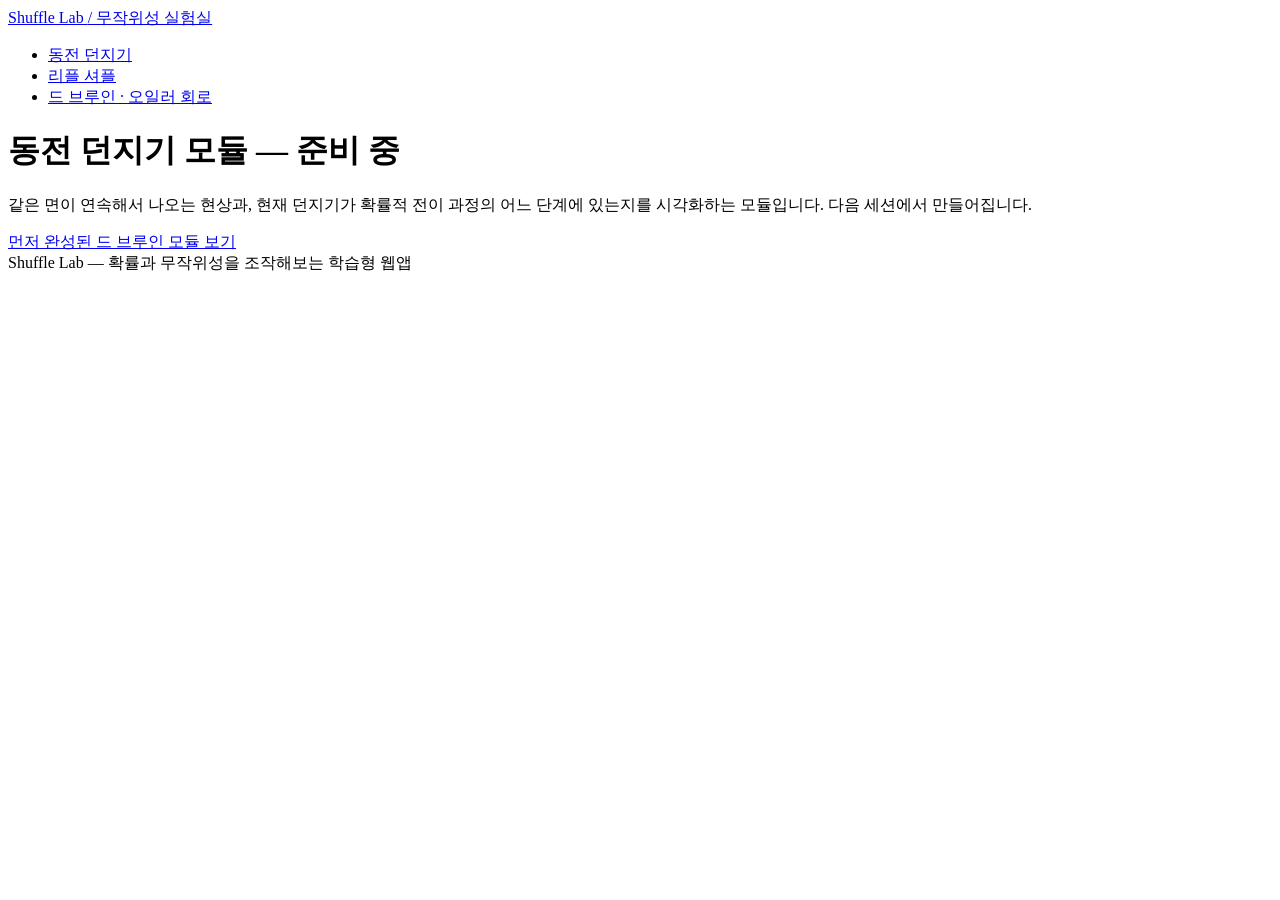
==== coin.html @ 098451ab "Add files via upload" ====
<!DOCTYPE html>
<html lang="ko">
<head>
<meta charset="UTF-8">
<meta name="viewport" content="width=device-width, initial-scale=1.0">
<title>동전 던지기 — Shuffle Lab</title>
<link rel="stylesheet" href="css/style.css">
</head>
<body>

<nav class="site-nav">
  <a href="index.html" class="brand">Shuffle Lab <span class="tag">/ 무작위성 실험실</span></a>
  <ul>
    <li><a href="coin.html" class="nav-link current">동전 던지기</a></li>
    <li><a href="shuffle.html" class="nav-link">리플 셔플</a></li>
    <li><a href="debruijn.html" class="nav-link">드 브루인 · 오일러 회로</a></li>
  </ul>
</nav>

<main class="wrap coming-soon">
  <h1>동전 던지기 모듈 — 준비 중</h1>
  <p>같은 면이 연속해서 나오는 현상과, 현재 던지기가 확률적 전이 과정의 어느 단계에 있는지를
     시각화하는 모듈입니다. 다음 세션에서 만들어집니다.</p>
  <a href="debruijn.html" class="btn">먼저 완성된 드 브루인 모듈 보기</a>
</main>

<footer class="site-footer">Shuffle Lab — 확률과 무작위성을 조작해보는 학습형 웹앱</footer>

</body>
</html>
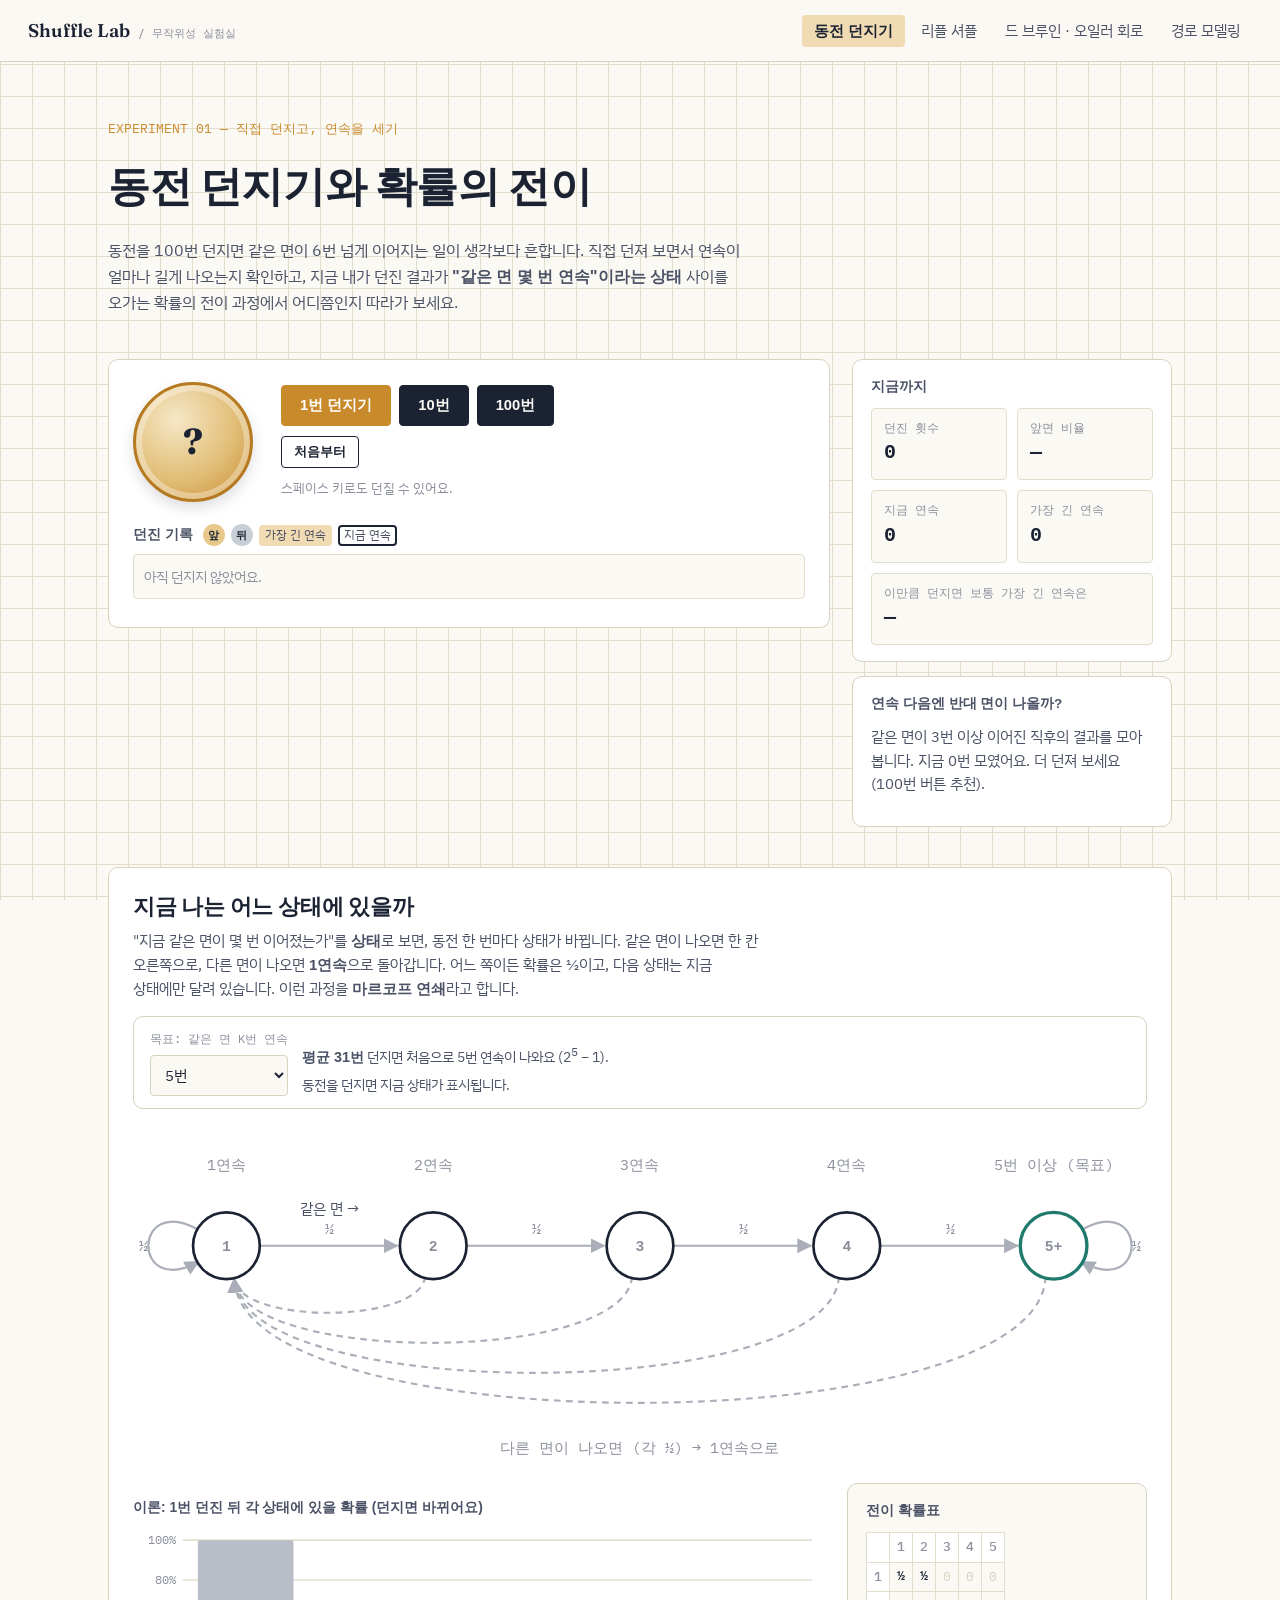
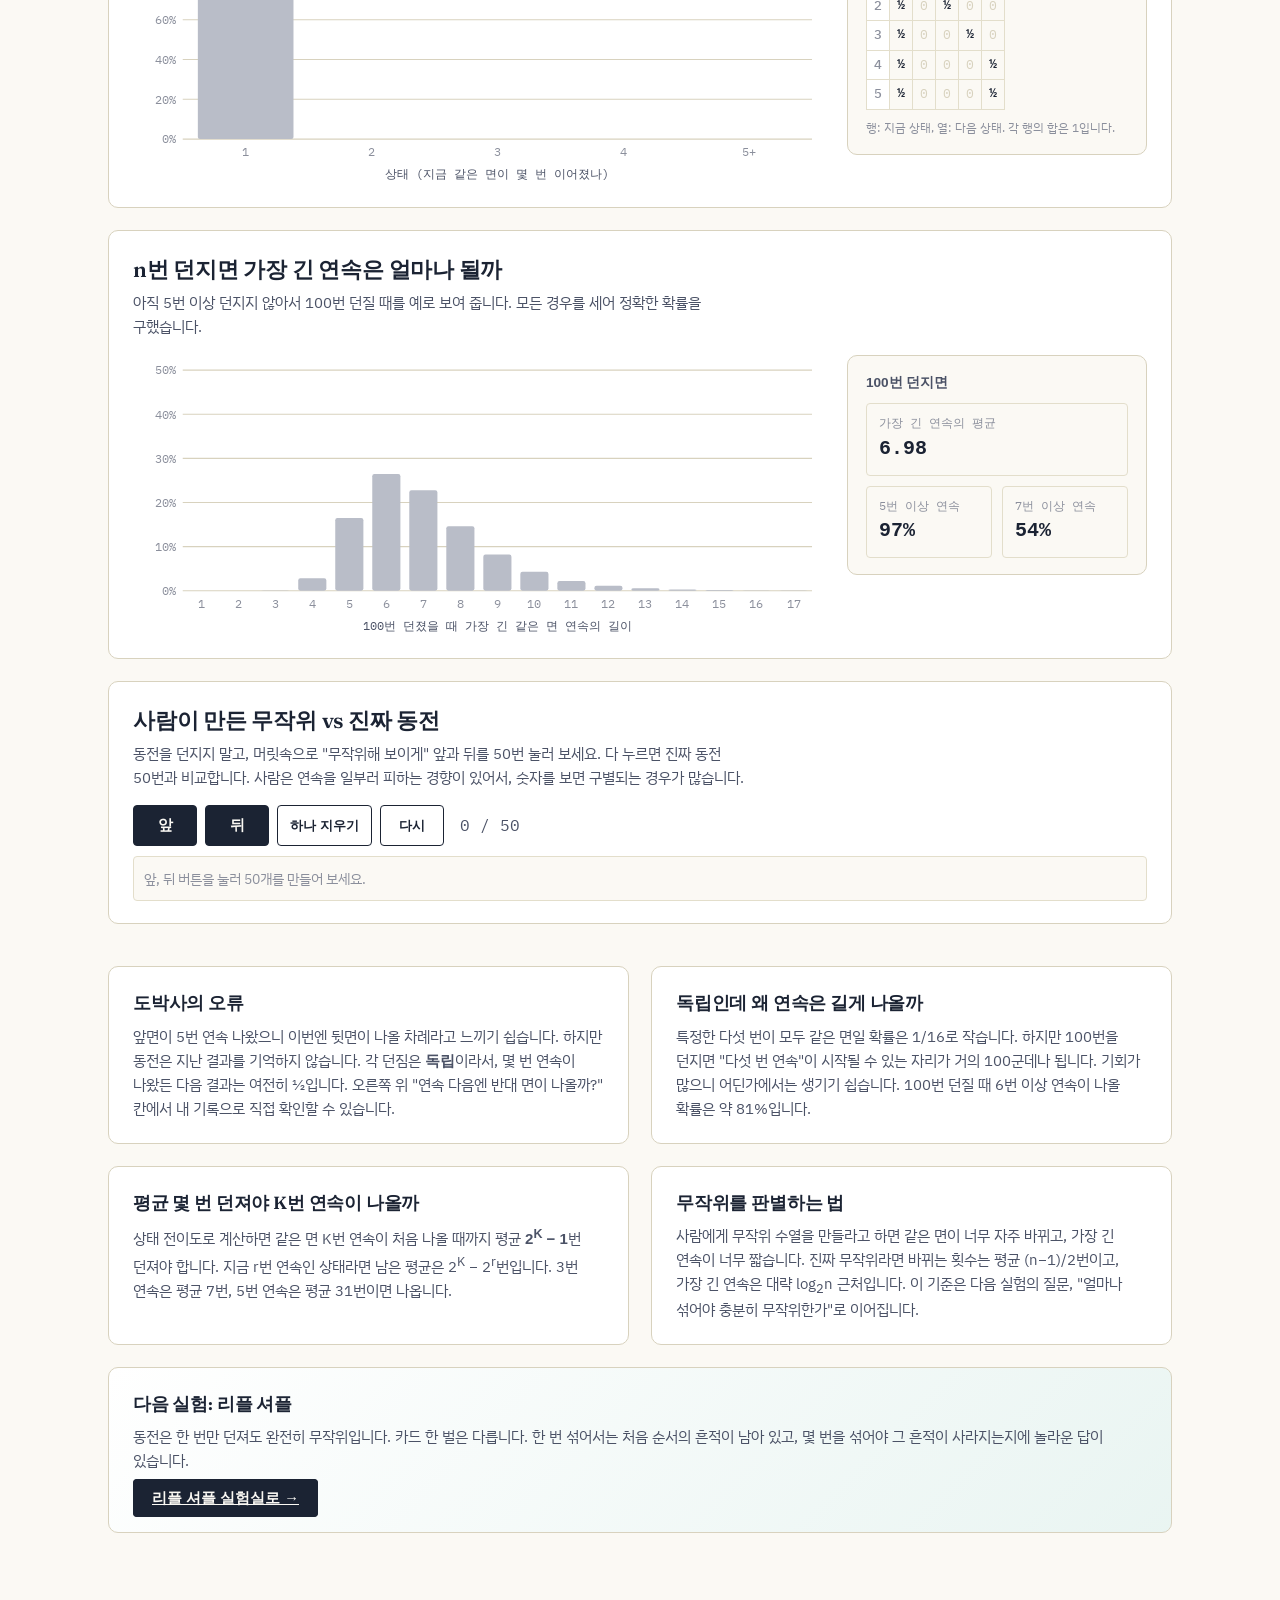
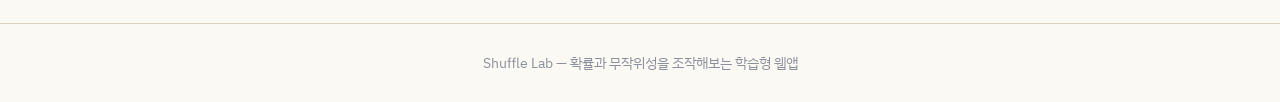
==== commit 9f86fb7b: "동전 던지기·리플 셔플 모듈 완성, 경로 모델링 실험실 추가 - coin.html: 직접 던지기, 연속 길이 상태 전이도(마르코프 연쇄), 최장 연속 분포, 사람이 만든 수열과 비" ====
--- a/coin.html
+++ b/coin.html
@@ -3,8 +3,9 @@
 <head>
 <meta charset="UTF-8">
 <meta name="viewport" content="width=device-width, initial-scale=1.0">
-<title>동전 던지기 — Shuffle Lab</title>
+<title>동전 던지기와 확률의 전이 — Shuffle Lab</title>
 <link rel="stylesheet" href="css/style.css">
+<link rel="stylesheet" href="css/coin.css">
 </head>
 <body>
 
@@ -14,17 +15,179 @@
     <li><a href="coin.html" class="nav-link current">동전 던지기</a></li>
     <li><a href="shuffle.html" class="nav-link">리플 셔플</a></li>
     <li><a href="debruijn.html" class="nav-link">드 브루인 · 오일러 회로</a></li>
+    <li><a href="paths.html" class="nav-link">경로 모델링</a></li>
   </ul>
 </nav>
 
-<main class="wrap coming-soon">
-  <h1>동전 던지기 모듈 — 준비 중</h1>
-  <p>같은 면이 연속해서 나오는 현상과, 현재 던지기가 확률적 전이 과정의 어느 단계에 있는지를
-     시각화하는 모듈입니다. 다음 세션에서 만들어집니다.</p>
-  <a href="debruijn.html" class="btn">먼저 완성된 드 브루인 모듈 보기</a>
+<header class="module-header wrap">
+  <div class="kicker">EXPERIMENT 01 — 직접 던지고, 연속을 세기</div>
+  <h1>동전 던지기와 확률의 전이</h1>
+  <p class="lede">
+    동전을 100번 던지면 같은 면이 6번 넘게 이어지는 일이 생각보다 흔합니다. 직접 던져 보면서
+    연속이 얼마나 길게 나오는지 확인하고, 지금 내가 던진 결과가 <strong>"같은 면 몇 번 연속"이라는 상태</strong>
+    사이를 오가는 확률의 전이 과정에서 어디쯤인지 따라가 보세요.
+  </p>
+</header>
+
+<main class="wrap">
+
+  <!-- 1. 던지기 -->
+  <div class="lab">
+    <div class="section-block coin-stage">
+      <div class="coin-row">
+        <div class="coin" id="coin" aria-live="polite">
+          <div class="coin-face" id="coin-face">?</div>
+        </div>
+        <div class="coin-actions">
+          <div class="btn-row">
+            <button class="btn amber" id="flip1">1번 던지기</button>
+            <button class="btn" id="flip10">10번</button>
+            <button class="btn" id="flip100">100번</button>
+          </div>
+          <div class="btn-row">
+            <button class="btn secondary small" id="flip-reset">처음부터</button>
+          </div>
+          <p class="hint">스페이스 키로도 던질 수 있어요.</p>
+        </div>
+      </div>
+
+      <h4 class="strip-title">던진 기록 <span class="legend"><span class="chip h">앞</span> <span class="chip t">뒤</span> <span class="legend-box longest">가장 긴 연속</span> <span class="legend-box current">지금 연속</span></span></h4>
+      <div class="strip" id="strip"><span class="empty">아직 던지지 않았어요.</span></div>
+      <p class="strip-note" id="strip-note"></p>
+    </div>
+
+    <aside class="side-panel">
+      <div class="panel-box">
+        <h4>지금까지</h4>
+        <div class="stat-grid">
+          <div class="stat"><span class="k">던진 횟수</span><span class="v" id="s-n">0</span></div>
+          <div class="stat"><span class="k">앞면 비율</span><span class="v" id="s-ratio">—</span></div>
+          <div class="stat"><span class="k">지금 연속</span><span class="v" id="s-cur">0</span></div>
+          <div class="stat"><span class="k">가장 긴 연속</span><span class="v" id="s-long">0</span></div>
+          <div class="stat wide"><span class="k">이만큼 던지면 보통 가장 긴 연속은</span><span class="v" id="s-exp">—</span></div>
+        </div>
+      </div>
+      <div class="panel-box">
+        <h4>연속 다음엔 반대 면이 나올까?</h4>
+        <p class="status-message" id="gambler">같은 면이 3번 이상 이어진 직후의 결과를 모아 봅니다. 더 던져 보세요.</p>
+      </div>
+    </aside>
+  </div>
+
+  <!-- 2. 상태 전이도 -->
+  <section class="section-block">
+    <h2>지금 나는 어느 상태에 있을까</h2>
+    <p class="sub">
+      "지금 같은 면이 몇 번 이어졌는가"를 <strong>상태</strong>로 보면, 동전 한 번마다 상태가 바뀝니다.
+      같은 면이 나오면 한 칸 오른쪽으로, 다른 면이 나오면 <strong>1연속</strong>으로 돌아갑니다. 어느 쪽이든
+      확률은 ½이고, 다음 상태는 지금 상태에만 달려 있습니다. 이런 과정을 <strong>마르코프 연쇄</strong>라고 합니다.
+    </p>
+    <div class="controls compact">
+      <div class="control-field">
+        <label for="target-k">목표: 같은 면 K번 연속</label>
+        <select id="target-k">
+          <option value="3">3번</option><option value="4">4번</option>
+          <option value="5" selected>5번</option><option value="6">6번</option>
+          <option value="7">7번</option><option value="8">8번</option>
+        </select>
+      </div>
+      <div class="chain-facts" id="chain-facts"></div>
+    </div>
+    <div class="chart-box chain-box"><svg id="chain-svg" viewBox="0 0 760 270" role="img" aria-label="연속 길이 상태 전이도"></svg></div>
+    <div class="split">
+      <div>
+        <h4 class="mini-title" id="dist-title">이론: 지금까지 던진 횟수만큼 던졌을 때 각 상태에 있을 확률</h4>
+        <div class="chart-box"><svg id="dist-svg" viewBox="0 0 640 240" role="img" aria-label="상태 확률 막대그래프"></svg></div>
+      </div>
+      <div class="panel-box flat">
+        <h4>전이 확률표</h4>
+        <div class="table-scroll"><table class="matrix" id="matrix"></table></div>
+        <p class="tiny">행: 지금 상태, 열: 다음 상태. 각 행의 합은 1입니다.</p>
+      </div>
+    </div>
+  </section>
+
+  <!-- 3. 최장 연속 분포 -->
+  <section class="section-block">
+    <h2>n번 던지면 가장 긴 연속은 얼마나 될까</h2>
+    <p class="sub" id="longest-sub">
+      모든 경우를 세어 정확한 확률을 구했습니다. 주황색 막대가 내 기록입니다.
+    </p>
+    <div class="split">
+      <div class="chart-box"><svg id="longest-svg" viewBox="0 0 640 260" role="img" aria-label="최장 연속 길이 분포"></svg></div>
+      <div class="panel-box flat" id="longest-facts"></div>
+    </div>
+  </section>
+
+  <!-- 4. 사람 vs 동전 -->
+  <section class="section-block">
+    <h2>사람이 만든 무작위 vs 진짜 동전</h2>
+    <p class="sub">
+      동전을 던지지 말고, 머릿속으로 "무작위해 보이게" 앞과 뒤를 50번 눌러 보세요. 다 누르면 진짜 동전 50번과 비교합니다.
+      사람은 연속을 일부러 피하는 경향이 있어서, 숫자를 보면 구별되는 경우가 많습니다.
+    </p>
+    <div class="human-pad">
+      <div class="btn-row">
+        <button class="btn" id="h-head">앞</button>
+        <button class="btn" id="h-tail">뒤</button>
+        <button class="btn secondary small" id="h-undo">하나 지우기</button>
+        <button class="btn secondary small" id="h-reset">다시</button>
+      </div>
+      <div class="human-count"><span id="h-count">0</span> / 50</div>
+    </div>
+    <div class="strip small" id="h-strip"><span class="empty">앞, 뒤 버튼을 눌러 50개를 만들어 보세요.</span></div>
+    <div id="h-result"></div>
+  </section>
+
+  <section class="theory">
+    <div class="theory-card">
+      <h3>도박사의 오류</h3>
+      <p>
+        앞면이 5번 연속 나왔으니 이번엔 뒷면이 나올 차례라고 느끼기 쉽습니다. 하지만 동전은 지난 결과를
+        기억하지 않습니다. 각 던짐은 <strong>독립</strong>이라서, 몇 번 연속이 나왔든 다음 결과는 여전히 ½입니다.
+        오른쪽 위 "연속 다음엔 반대 면이 나올까?" 칸에서 내 기록으로 직접 확인할 수 있습니다.
+      </p>
+    </div>
+    <div class="theory-card">
+      <h3>독립인데 왜 연속은 길게 나올까</h3>
+      <p>
+        특정한 다섯 번이 모두 같은 면일 확률은 1/16로 작습니다. 하지만 100번을 던지면 "다섯 번 연속"이 시작될 수 있는
+        자리가 거의 100군데나 됩니다. 기회가 많으니 어딘가에서는 생기기 쉽습니다. 100번 던질 때 6번 이상 연속이
+        나올 확률은 약 81%입니다.
+      </p>
+    </div>
+    <div class="theory-card">
+      <h3>평균 몇 번 던져야 K번 연속이 나올까</h3>
+      <p>
+        상태 전이도로 계산하면 같은 면 K번 연속이 처음 나올 때까지 평균 <strong>2<sup>K</sup> − 1</strong>번 던져야 합니다.
+        지금 r번 연속인 상태라면 남은 평균은 2<sup>K</sup> − 2<sup>r</sup>번입니다. 3번 연속은 평균 7번, 5번 연속은
+        평균 31번이면 나옵니다.
+      </p>
+    </div>
+    <div class="theory-card">
+      <h3>무작위를 판별하는 법</h3>
+      <p>
+        사람에게 무작위 수열을 만들라고 하면 같은 면이 너무 자주 바뀌고, 가장 긴 연속이 너무 짧습니다.
+        진짜 무작위라면 바뀌는 횟수는 평균 (n−1)/2번이고, 가장 긴 연속은 대략 log<sub>2</sub>n 근처입니다.
+        이 기준은 다음 실험의 질문, "얼마나 섞어야 충분히 무작위한가"로 이어집니다.
+      </p>
+    </div>
+    <div class="theory-card bridge">
+      <h3>다음 실험: 리플 셔플</h3>
+      <p>
+        동전은 한 번만 던져도 완전히 무작위입니다. 카드 한 벌은 다릅니다. 한 번 섞어서는 처음 순서의 흔적이
+        남아 있고, 몇 번을 섞어야 그 흔적이 사라지는지에 놀라운 답이 있습니다.
+      </p>
+      <p><a class="btn" href="shuffle.html">리플 셔플 실험실로 →</a></p>
+    </div>
+  </section>
+
 </main>
 
 <footer class="site-footer">Shuffle Lab — 확률과 무작위성을 조작해보는 학습형 웹앱</footer>
 
+<script src="js/svg-util.js"></script>
+<script src="js/coin-math.js"></script>
+<script src="js/coin.js"></script>
 </body>
 </html>
--- a/css/style.css
+++ b/css/style.css
@@ -0,0 +1,682 @@
+/* ===========================================================
+   Shuffle Lab — shared tokens & base styles
+   =========================================================== */
+
+@import url('https://fonts.googleapis.com/css2?family=Fraunces:opsz,wght@9..144,400;9..144,500;9..144,600;9..144,700&family=IBM+Plex+Sans+KR:wght@400;500;600;700&family=IBM+Plex+Mono:wght@400;500;600&display=swap');
+
+:root{
+  /* color */
+  --bg: #FBF9F4;
+  --bg-panel: #FFFFFF;
+  --grid-line: #E3DECB;
+  --ink: #1B2333;
+  --ink-soft: #4B5266;
+  --ink-faint: #8B8F9C;
+  --accent-amber: #C98A2C;
+  --accent-amber-soft: #F1DBB3;
+  --accent-teal: #1F7A6C;
+  --accent-teal-soft: #CFE8E2;
+  --accent-brick: #B34632;
+  --accent-brick-soft: #F1D3CB;
+  --line: #D8D2BE;
+
+  /* type */
+  --font-display: 'Fraunces', serif;
+  --font-body: 'IBM Plex Sans KR', 'IBM Plex Sans', sans-serif;
+  --font-mono: 'IBM Plex Mono', monospace;
+
+  /* layout */
+  --max-w: 1120px;
+  --radius-s: 4px;
+  --radius-m: 10px;
+}
+
+*, *::before, *::after{ box-sizing: border-box; }
+
+html{ scroll-behavior: smooth; }
+
+body{
+  margin: 0;
+  background:
+    linear-gradient(var(--grid-line) 1px, transparent 1px) 0 0 / 100% 32px,
+    linear-gradient(90deg, var(--grid-line) 1px, transparent 1px) 0 0 / 32px 100%,
+    var(--bg);
+  background-attachment: fixed;
+  color: var(--ink);
+  font-family: var(--font-body);
+  line-height: 1.6;
+  word-break: keep-all;
+  overflow-wrap: anywhere;
+  -webkit-font-smoothing: antialiased;
+}
+
+@media (prefers-reduced-motion: reduce){
+  *{ animation-duration: 0.001ms !important; transition-duration: 0.001ms !important; }
+}
+
+a{ color: inherit; }
+
+h1, h2, h3{
+  font-family: var(--font-display);
+  font-weight: 600;
+  letter-spacing: -0.01em;
+  margin: 0 0 0.4em;
+}
+
+p{ margin: 0 0 1em; color: var(--ink-soft); }
+
+:focus-visible{
+  outline: 2px solid var(--accent-amber);
+  outline-offset: 2px;
+}
+
+.mono{ font-family: var(--font-mono); }
+
+/* ---------- nav ---------- */
+.site-nav{
+  position: sticky;
+  top: 0;
+  z-index: 20;
+  display: flex;
+  align-items: center;
+  justify-content: space-between;
+  gap: 16px;
+  padding: 16px 28px;
+  background: rgba(251, 249, 244, 0.88);
+  backdrop-filter: blur(6px);
+  border-bottom: 1px solid var(--line);
+}
+
+.site-nav .brand{
+  font-family: var(--font-display);
+  font-weight: 600;
+  font-size: 1.15rem;
+  text-decoration: none;
+  color: var(--ink);
+  display: flex;
+  align-items: baseline;
+  gap: 8px;
+}
+
+.site-nav .brand .tag{
+  font-family: var(--font-mono);
+  font-size: 0.68rem;
+  color: var(--ink-faint);
+  font-weight: 500;
+}
+
+.site-nav ul{
+  list-style: none;
+  display: flex;
+  gap: 4px;
+  margin: 0;
+  padding: 0;
+}
+
+.site-nav a.nav-link{
+  text-decoration: none;
+  color: var(--ink-soft);
+  font-size: 0.92rem;
+  padding: 8px 12px;
+  border-radius: var(--radius-s);
+  transition: background 0.15s ease, color 0.15s ease;
+}
+
+.site-nav a.nav-link:hover{ background: var(--accent-amber-soft); color: var(--ink); }
+.site-nav a.nav-link.current{ color: var(--ink); font-weight: 600; background: var(--accent-amber-soft); }
+
+/* ---------- shared layout ---------- */
+.wrap{
+  max-width: var(--max-w);
+  margin: 0 auto;
+  padding: 0 28px;
+}
+
+.btn{
+  font-family: var(--font-body);
+  font-weight: 600;
+  font-size: 0.92rem;
+  padding: 10px 18px;
+  border-radius: var(--radius-s);
+  border: 1px solid var(--ink);
+  background: var(--ink);
+  color: var(--bg);
+  cursor: pointer;
+  transition: transform 0.1s ease, background 0.15s ease, opacity 0.15s ease;
+}
+.btn:hover{ transform: translateY(-1px); }
+.btn:active{ transform: translateY(0); }
+.btn.secondary{
+  background: transparent;
+  color: var(--ink);
+}
+.btn.secondary:hover{ background: var(--bg-panel); }
+.btn:disabled{ opacity: 0.4; cursor: not-allowed; transform: none; }
+
+/* ---------- landing hero ---------- */
+.hero{
+  padding-top: 96px;
+  padding-bottom: 64px;
+}
+
+.hero .kicker{
+  font-family: var(--font-mono);
+  font-size: 0.82rem;
+  color: var(--accent-amber);
+  margin-bottom: 18px;
+}
+
+.hero h1{
+  font-size: clamp(2.1rem, 4.4vw, 3.4rem);
+  max-width: 17ch;
+  color: var(--ink);
+}
+
+.hero .lede{
+  max-width: 62ch;
+  font-size: 1.08rem;
+  color: var(--ink-soft);
+}
+
+.hero-note{
+  margin-top: 36px;
+  padding: 18px 20px;
+  border-left: 3px solid var(--accent-amber);
+  background: var(--bg-panel);
+  max-width: 62ch;
+  font-size: 0.95rem;
+  color: var(--ink-soft);
+}
+.hero-note p{ margin: 0; }
+
+/* ---------- module cards ---------- */
+.modules{
+  padding: 40px 0 100px;
+  display: grid;
+  grid-template-columns: repeat(2, 1fr);
+  gap: 20px;
+}
+
+@media (max-width: 880px){
+  .modules{ grid-template-columns: 1fr; }
+  .site-nav{ flex-wrap: wrap; }
+}
+
+.module-card{
+  display: flex;
+  flex-direction: column;
+  gap: 14px;
+  padding: 26px;
+  background: var(--bg-panel);
+  border: 1px solid var(--line);
+  border-radius: var(--radius-m);
+  text-decoration: none;
+  color: var(--ink);
+  position: relative;
+  transition: border-color 0.15s ease, transform 0.15s ease;
+}
+
+.module-card:hover{ border-color: var(--ink); transform: translateY(-2px); }
+
+.module-card .idx{
+  font-family: var(--font-mono);
+  font-size: 0.78rem;
+  color: var(--ink-faint);
+}
+
+.module-card h3{
+  font-size: 1.28rem;
+  margin-bottom: 2px;
+}
+
+.module-card p{
+  font-size: 0.94rem;
+  margin-bottom: 0;
+}
+
+.module-card .status{
+  margin-top: auto;
+  padding-top: 14px;
+  font-family: var(--font-mono);
+  font-size: 0.76rem;
+  color: var(--accent-teal);
+}
+
+.module-card.pending .status{ color: var(--ink-faint); }
+.module-card.pending{ opacity: 0.72; }
+
+.section-title{
+  font-size: 1.5rem;
+  margin-top: 0;
+}
+
+footer.site-footer{
+  border-top: 1px solid var(--line);
+  padding: 28px;
+  text-align: center;
+  color: var(--ink-faint);
+  font-size: 0.85rem;
+}
+
+.coming-soon{
+  padding: 120px 0;
+  text-align: center;
+}
+.coming-soon h1{ font-size: 2rem; }
+.coming-soon p{ max-width: 46ch; margin: 0 auto 28px; }
+
+/* ===========================================================
+   공통 모듈 레이아웃 (모든 실험 페이지)
+   =========================================================== */
+
+.module-header{
+  padding-top: 56px;
+  padding-bottom: 28px;
+}
+
+.module-header .kicker{
+  font-family: var(--font-mono);
+  font-size: 0.82rem;
+  color: var(--accent-amber);
+  margin-bottom: 14px;
+}
+
+.module-header h1{
+  font-size: clamp(1.8rem, 3.6vw, 2.6rem);
+  max-width: 26ch;
+}
+
+.module-header .lede{
+  max-width: 66ch;
+  font-size: 1.02rem;
+}
+
+.lab{
+  padding-bottom: 40px;
+  display: grid;
+  grid-template-columns: minmax(0, 1fr) 320px;
+  gap: 22px;
+  align-items: start;
+}
+
+@media (max-width: 980px){
+  .lab{ grid-template-columns: 1fr; }
+}
+
+/* ---------- controls ---------- */
+.controls{
+  display: flex;
+  flex-wrap: wrap;
+  align-items: end;
+  gap: 14px;
+  padding: 18px 20px;
+  background: var(--bg-panel);
+  border: 1px solid var(--line);
+  border-radius: var(--radius-m);
+  margin-bottom: 18px;
+}
+
+.control-field{
+  display: flex;
+  flex-direction: column;
+  gap: 6px;
+}
+
+.control-field label{
+  font-size: 0.78rem;
+  color: var(--ink-faint);
+  font-family: var(--font-mono);
+}
+
+.control-field select{
+  font-family: var(--font-body);
+  font-size: 0.95rem;
+  padding: 8px 10px;
+  border-radius: var(--radius-s);
+  border: 1px solid var(--line);
+  background: var(--bg);
+  color: var(--ink);
+}
+
+.controls .spacer{ flex: 1 1 auto; }
+
+/* ---------- graph canvas panel ---------- */
+.graph-panel{
+  background: var(--bg-panel);
+  border: 1px solid var(--line);
+  border-radius: var(--radius-m);
+  padding: 8px;
+  position: relative;
+}
+
+.graph-panel svg{
+  width: 100%;
+  height: auto;
+  display: block;
+}
+
+.graph-status{
+  position: absolute;
+  top: 20px;
+  left: 20px;
+  font-family: var(--font-mono);
+  font-size: 0.82rem;
+  padding: 6px 12px;
+  border-radius: 999px;
+  background: var(--bg);
+  border: 1px solid var(--line);
+  color: var(--ink-soft);
+}
+.graph-status.active{ border-color: var(--accent-amber); color: var(--accent-amber); }
+.graph-status.stuck{ border-color: var(--accent-brick); color: var(--accent-brick); background: var(--accent-brick-soft); }
+.graph-status.complete{ border-color: var(--accent-teal); color: var(--accent-teal); background: var(--accent-teal-soft); }
+
+/* ---------- sidebar ---------- */
+.side-panel{
+  display: flex;
+  flex-direction: column;
+  gap: 14px;
+}
+
+.panel-box{
+  background: var(--bg-panel);
+  border: 1px solid var(--line);
+  border-radius: var(--radius-m);
+  padding: 16px 18px;
+}
+
+.panel-box h4{
+  margin: 0 0 10px;
+  font-family: var(--font-body);
+  font-weight: 700;
+  font-size: 0.85rem;
+  color: var(--ink-soft);
+}
+
+.progress-row{
+  display: flex;
+  justify-content: space-between;
+  font-family: var(--font-mono);
+  font-size: 0.82rem;
+  color: var(--ink-faint);
+  margin-top: 8px;
+}
+
+.progress-bar{
+  margin-top: 6px;
+  height: 6px;
+  border-radius: 999px;
+  background: var(--grid-line);
+  overflow: hidden;
+}
+.progress-bar > span{
+  display: block;
+  height: 100%;
+  background: var(--accent-amber);
+  width: 0%;
+  transition: width 0.2s ease;
+}
+
+.condition-row{
+  display: flex;
+  align-items: center;
+  gap: 10px;
+  font-size: 0.9rem;
+  padding: 6px 0;
+  color: var(--ink-soft);
+}
+
+.condition-dot{
+  width: 10px;
+  height: 10px;
+  border-radius: 50%;
+  background: var(--ink-faint);
+  flex: none;
+}
+.condition-dot.ok{ background: var(--accent-teal); }
+.condition-dot.bad{ background: var(--accent-brick); }
+
+.status-message{
+  font-size: 0.92rem;
+  color: var(--ink-soft);
+  min-height: 3.2em;
+}
+.status-message.stuck{ color: var(--accent-brick); }
+.status-message.complete{ color: var(--accent-teal); }
+
+.side-actions{
+  display: flex;
+  gap: 8px;
+  flex-wrap: wrap;
+}
+
+.degree-table{
+  width: 100%;
+  border-collapse: collapse;
+  font-family: var(--font-mono);
+  font-size: 0.82rem;
+}
+.degree-table th, .degree-table td{
+  text-align: left;
+  padding: 4px 6px;
+  border-bottom: 1px solid var(--grid-line);
+  color: var(--ink-soft);
+}
+.degree-table th{ color: var(--ink-faint); font-weight: 500; }
+.degree-table td.zero{ color: var(--ink-faint); }
+
+/* ---------- theory sections ---------- */
+.theory{
+  padding: 20px 0 90px;
+  display: grid;
+  grid-template-columns: repeat(2, 1fr);
+  gap: 22px;
+}
+
+@media (max-width: 780px){
+  .theory{ grid-template-columns: 1fr; }
+}
+
+.theory-card{
+  background: var(--bg-panel);
+  border: 1px solid var(--line);
+  border-radius: var(--radius-m);
+  padding: 22px 24px;
+}
+
+.theory-card h3{
+  font-size: 1.1rem;
+}
+
+.theory-card p{ font-size: 0.94rem; margin-bottom: 0.8em; }
+.theory-card p:last-child{ margin-bottom: 0; }
+
+.theory-card.bridge{
+  grid-column: 1 / -1;
+  background: linear-gradient(135deg, var(--bg-panel) 0%, var(--accent-teal-soft) 220%);
+}
+
+/* ===========================================================
+   공통 부품 (탭, 숫자 칸, 입력, 그래프 상자, 배지)
+   =========================================================== */
+
+.site-nav ul{ flex-wrap: wrap; }
+
+.module-header .next-link{
+  margin-top: 18px;
+  display: inline-flex;
+  align-items: center;
+  gap: 8px;
+  text-decoration: none;
+}
+
+.control-field input[type="number"],
+.control-field input[type="text"]{
+  font-family: var(--font-body);
+  font-size: 0.95rem;
+  padding: 8px 10px;
+  border-radius: var(--radius-s);
+  border: 1px solid var(--line);
+  background: var(--bg);
+  color: var(--ink);
+  width: 100%;
+}
+
+.control-field input[type="range"]{ accent-color: var(--accent-amber); }
+
+.btn.small{ padding: 6px 12px; font-size: 0.84rem; }
+.btn.amber{ background: var(--accent-amber); border-color: var(--accent-amber); color: #fff; }
+.btn.teal{ background: var(--accent-teal); border-color: var(--accent-teal); color: #fff; }
+
+.btn-row{ display: flex; flex-wrap: wrap; gap: 8px; }
+
+.stat-grid{
+  display: grid;
+  grid-template-columns: repeat(2, minmax(0, 1fr));
+  gap: 10px;
+}
+.stat{
+  padding: 10px 12px;
+  border: 1px solid var(--grid-line);
+  border-radius: var(--radius-s);
+  background: var(--bg);
+}
+.stat .k{
+  display: block;
+  font-family: var(--font-mono);
+  font-size: 0.72rem;
+  color: var(--ink-faint);
+}
+.stat .v{
+  display: block;
+  font-family: var(--font-mono);
+  font-size: 1.25rem;
+  font-weight: 600;
+  color: var(--ink);
+}
+.stat .v small{ font-size: 0.72rem; color: var(--ink-faint); font-weight: 500; }
+.stat.wide{ grid-column: 1 / -1; }
+
+.note{
+  font-size: 0.86rem;
+  color: var(--ink-soft);
+  padding: 10px 12px;
+  border-left: 3px solid var(--accent-amber);
+  background: var(--bg);
+  margin: 10px 0 0;
+}
+.note.teal{ border-left-color: var(--accent-teal); }
+.note.brick{ border-left-color: var(--accent-brick); }
+
+.section-block{
+  background: var(--bg-panel);
+  border: 1px solid var(--line);
+  border-radius: var(--radius-m);
+  padding: 22px 24px;
+  margin-bottom: 22px;
+}
+.section-block > h2{ font-size: 1.35rem; margin-bottom: 4px; }
+.section-block > .sub{ font-size: 0.94rem; max-width: 70ch; }
+
+.split{
+  display: grid;
+  grid-template-columns: minmax(0, 1fr) 300px;
+  gap: 22px;
+  align-items: start;
+}
+@media (max-width: 900px){
+  .split{ grid-template-columns: 1fr; }
+}
+
+.chart-box svg{ width: 100%; height: auto; display: block; }
+.chart-box .axis text, .chart-box text{
+  font-family: var(--font-mono);
+  font-size: 11px;
+  fill: var(--ink-faint);
+}
+.chart-box .axis line, .chart-box .axis path{ stroke: var(--line); }
+
+.badge{
+  display: inline-block;
+  font-family: var(--font-mono);
+  font-size: 0.7rem;
+  padding: 2px 8px;
+  border-radius: 999px;
+  border: 1px solid currentColor;
+  vertical-align: middle;
+}
+.badge.teal{ color: var(--accent-teal); }
+.badge.amber{ color: var(--accent-amber); }
+.badge.brick{ color: var(--accent-brick); }
+
+.tabs{
+  display: flex;
+  flex-wrap: wrap;
+  gap: 6px;
+  margin-bottom: 14px;
+}
+.tab{
+  font-family: var(--font-body);
+  font-size: 0.9rem;
+  font-weight: 600;
+  padding: 9px 14px;
+  border-radius: var(--radius-s);
+  border: 1px solid var(--line);
+  background: var(--bg-panel);
+  color: var(--ink-soft);
+  cursor: pointer;
+}
+.tab:hover{ border-color: var(--ink); color: var(--ink); }
+.tab[aria-selected="true"]{ background: var(--ink); border-color: var(--ink); color: var(--bg); }
+.tab .badge{ margin-left: 6px; }
+.tab[aria-selected="true"] .badge.teal{ color: #8FD3C6; }
+.tab[aria-selected="true"] .badge.amber{ color: #F1DBB3; }
+.tab[aria-selected="true"] .badge.brick{ color: #F1B9AC; }
+
+table.plain{
+  width: 100%;
+  border-collapse: collapse;
+  font-size: 0.9rem;
+}
+table.plain th, table.plain td{
+  text-align: left;
+  padding: 7px 8px;
+  border-bottom: 1px solid var(--grid-line);
+  color: var(--ink-soft);
+  vertical-align: top;
+}
+table.plain th{ color: var(--ink-faint); font-weight: 600; font-size: 0.82rem; }
+.table-scroll{ overflow-x: auto; }
+
+/* ---------- 그래프(차트) 공통 ---------- */
+.chart-box .gridline{ stroke: var(--grid-line); stroke-width: 1; }
+.chart-box .bar{ fill: #B9BDC8; }
+.chart-box .bar.mine{ fill: var(--accent-amber); }
+.chart-box .bar.goal{ fill: var(--accent-teal-soft); stroke: var(--accent-teal); stroke-width: 1; }
+.chart-box .bar.teal{ fill: var(--accent-teal); }
+.chart-box text.lbl.mine, .chart-box text.lbl.hi{ fill: var(--accent-amber); font-weight: 600; }
+.chart-box .axis-title{ fill: var(--ink-soft); font-size: 11.5px; }
+.chart-box .series{ fill: none; stroke: var(--ink); stroke-width: 2; }
+.chart-box .series.teal{ stroke: var(--accent-teal); }
+.chart-box .series.amber{ stroke: var(--accent-amber); }
+.chart-box .series.brick{ stroke: var(--accent-brick); }
+.chart-box .dot{ fill: var(--bg-panel); stroke: var(--ink); stroke-width: 2; }
+.chart-box .dot.teal{ stroke: var(--accent-teal); }
+.chart-box .dot.amber{ stroke: var(--accent-amber); }
+.chart-box .dot.brick{ stroke: var(--accent-brick); }
+.chart-box .dot.hi{ fill: var(--accent-amber); stroke: var(--accent-amber); }
+.chart-box .hi-line{ stroke: var(--accent-amber); stroke-dasharray: 4 4; }
+.chart-box .ref-line{ stroke: var(--ink-faint); stroke-dasharray: 5 4; }
+.chart-box .ref-label{ fill: var(--ink-faint); font-size: 11px; }
+
+.panel-box.flat{ background: var(--bg); }
+.mini-title{ font-size: 0.86rem; color: var(--ink-soft); margin: 14px 0 6px; font-weight: 600; }
+.tiny{ font-size: 0.78rem; color: var(--ink-faint); margin: 8px 0 0; }
+.controls.compact{ padding: 12px 16px; margin: 14px 0; }
+
+@media (max-width: 600px){
+  .wrap{ padding-left: 16px; padding-right: 16px; }
+  .site-nav{ padding: 12px 16px; }
+  .section-block{ padding: 18px 16px; }
+  .theory-card{ padding: 18px 16px; }
+}
--- a/css/coin.css
+++ b/css/coin.css
@@ -0,0 +1,148 @@
+/* ===========================================================
+   Shuffle Lab — Module 1: 동전 던지기
+   =========================================================== */
+
+.coin-stage{ margin-bottom: 0; }
+
+.coin-row{
+  display: flex;
+  align-items: center;
+  gap: 28px;
+  flex-wrap: wrap;
+}
+
+.coin{
+  width: 120px;
+  height: 120px;
+  border-radius: 50%;
+  background: radial-gradient(circle at 35% 30%, #F6E7C6 0%, #E1BE77 55%, #C98A2C 100%);
+  border: 3px solid #B57A22;
+  box-shadow: inset 0 0 0 6px rgba(255,255,255,0.35), 0 6px 14px rgba(27,35,51,0.15);
+  display: grid;
+  place-items: center;
+  flex: none;
+}
+.coin.t{ background: radial-gradient(circle at 35% 30%, #E8ECEF 0%, #B9C1C9 55%, #7E8894 100%); border-color: #6C7680; }
+.coin-face{
+  font-family: var(--font-display);
+  font-size: 2.2rem;
+  font-weight: 700;
+  color: var(--ink);
+}
+.coin.flipping{ animation: coin-flip 0.42s ease-in-out; }
+@keyframes coin-flip{
+  0%{ transform: rotateY(0) translateY(0); }
+  50%{ transform: rotateY(540deg) translateY(-26px) scale(1.05); }
+  100%{ transform: rotateY(1080deg) translateY(0); }
+}
+
+.coin-actions{ display: flex; flex-direction: column; gap: 10px; }
+.hint{ font-size: 0.82rem; color: var(--ink-faint); margin: 0; }
+
+.strip-title{
+  margin: 22px 0 8px;
+  font-family: var(--font-body);
+  font-size: 0.86rem;
+  color: var(--ink-soft);
+  display: flex;
+  flex-wrap: wrap;
+  gap: 10px;
+  align-items: center;
+}
+.legend{ display: inline-flex; gap: 6px; align-items: center; font-weight: 400; flex-wrap: wrap; }
+.legend-box{ font-size: 0.74rem; padding: 1px 6px; border-radius: 4px; }
+.legend-box.longest{ background: var(--accent-amber-soft); }
+.legend-box.current{ outline: 2px solid var(--ink); outline-offset: -2px; }
+
+.strip{
+  display: flex;
+  flex-wrap: wrap;
+  gap: 4px 6px;
+  align-items: center;
+  min-height: 40px;
+  max-height: 300px;
+  overflow-y: auto;
+  padding: 10px;
+  background: var(--bg);
+  border: 1px solid var(--grid-line);
+  border-radius: var(--radius-s);
+}
+.strip .empty{ font-size: 0.9rem; color: var(--ink-faint); }
+.strip.small{ margin-top: 10px; }
+.strip-note{ font-size: 0.78rem; color: var(--ink-faint); margin: 6px 0 0; }
+.strip-label{ font-size: 0.76rem; font-family: var(--font-mono); color: var(--ink-faint); margin-right: 6px; }
+
+.run{
+  display: inline-flex;
+  gap: 2px;
+  padding: 2px;
+  border-radius: 6px;
+  position: relative;
+  align-items: center;
+}
+.run.longest{ background: var(--accent-amber-soft); }
+.run.current{ outline: 2px solid var(--ink); outline-offset: -1px; }
+.run-len{
+  font-family: var(--font-mono);
+  font-size: 0.68rem;
+  color: var(--accent-amber);
+  font-weight: 600;
+  margin-left: 2px;
+}
+
+.chip{
+  display: inline-grid;
+  place-items: center;
+  width: 22px;
+  height: 22px;
+  border-radius: 50%;
+  font-size: 0.68rem;
+  font-weight: 700;
+  color: var(--ink);
+}
+.chip.h{ background: #E7C98C; }
+.chip.t{ background: #C9CFD6; }
+
+/* 상태 전이도 */
+.chain-box{ overflow-x: auto; }
+.chain-box svg{ min-width: 560px; }
+.chain-edge{ fill: none; stroke: #A9AEB9; stroke-width: 1.6; }
+.chain-edge.back{ stroke-dasharray: 5 4; }
+.chain-edge.hi{ stroke: var(--accent-amber); stroke-width: 3; stroke-dasharray: none; }
+.arrow-head{ fill: #A9AEB9; }
+.arrow-head.hi{ fill: var(--accent-amber); }
+.chain-node{ fill: var(--bg-panel); stroke: var(--ink); stroke-width: 2; }
+.chain-node.goal{ stroke: var(--accent-teal); stroke-width: 2.5; }
+.chain-node.current{ fill: var(--accent-amber); stroke: var(--accent-amber); }
+.chain-node.reached{ fill: var(--accent-teal); stroke: var(--accent-teal); }
+.chain-node-label{
+  font-family: var(--font-mono);
+  font-size: 16px;
+  font-weight: 600;
+  text-anchor: middle;
+  dominant-baseline: central;
+  fill: var(--ink);
+}
+.chain-node-label.on{ fill: #fff; }
+.chain-caption{ font-size: 12px; fill: var(--ink-soft); font-family: var(--font-body); }
+.chain-label{ font-size: 12px; fill: var(--ink-faint); font-family: var(--font-mono); }
+.chain-label.strong{ fill: var(--ink-soft); font-family: var(--font-body); }
+.chain-here{ font-size: 12px; font-weight: 700; fill: var(--accent-amber); font-family: var(--font-body); }
+.chain-here.reached{ fill: var(--accent-teal); }
+
+.chain-facts{ display: flex; flex-direction: column; gap: 4px; font-size: 0.9rem; color: var(--ink-soft); }
+.chain-facts .fact.ok{ color: var(--accent-teal); }
+
+table.matrix{ border-collapse: collapse; font-family: var(--font-mono); font-size: 0.8rem; }
+table.matrix th, table.matrix td{ padding: 4px 7px; text-align: center; border: 1px solid var(--grid-line); }
+table.matrix th{ color: var(--ink-faint); font-weight: 500; background: var(--bg-panel); }
+table.matrix td{ color: var(--line); }
+table.matrix td.nz{ color: var(--ink); font-weight: 600; }
+table.matrix tr.on td, table.matrix tr.on th{ background: var(--accent-amber-soft); }
+
+/* 사람 vs 동전 */
+.human-pad{ display: flex; align-items: center; gap: 16px; flex-wrap: wrap; margin-top: 12px; }
+.human-pad .btn{ min-width: 64px; }
+.human-count{ font-family: var(--font-mono); color: var(--ink-soft); }
+.compare td b{ color: var(--accent-amber); }
+#h-result .table-scroll{ margin-top: 14px; }
